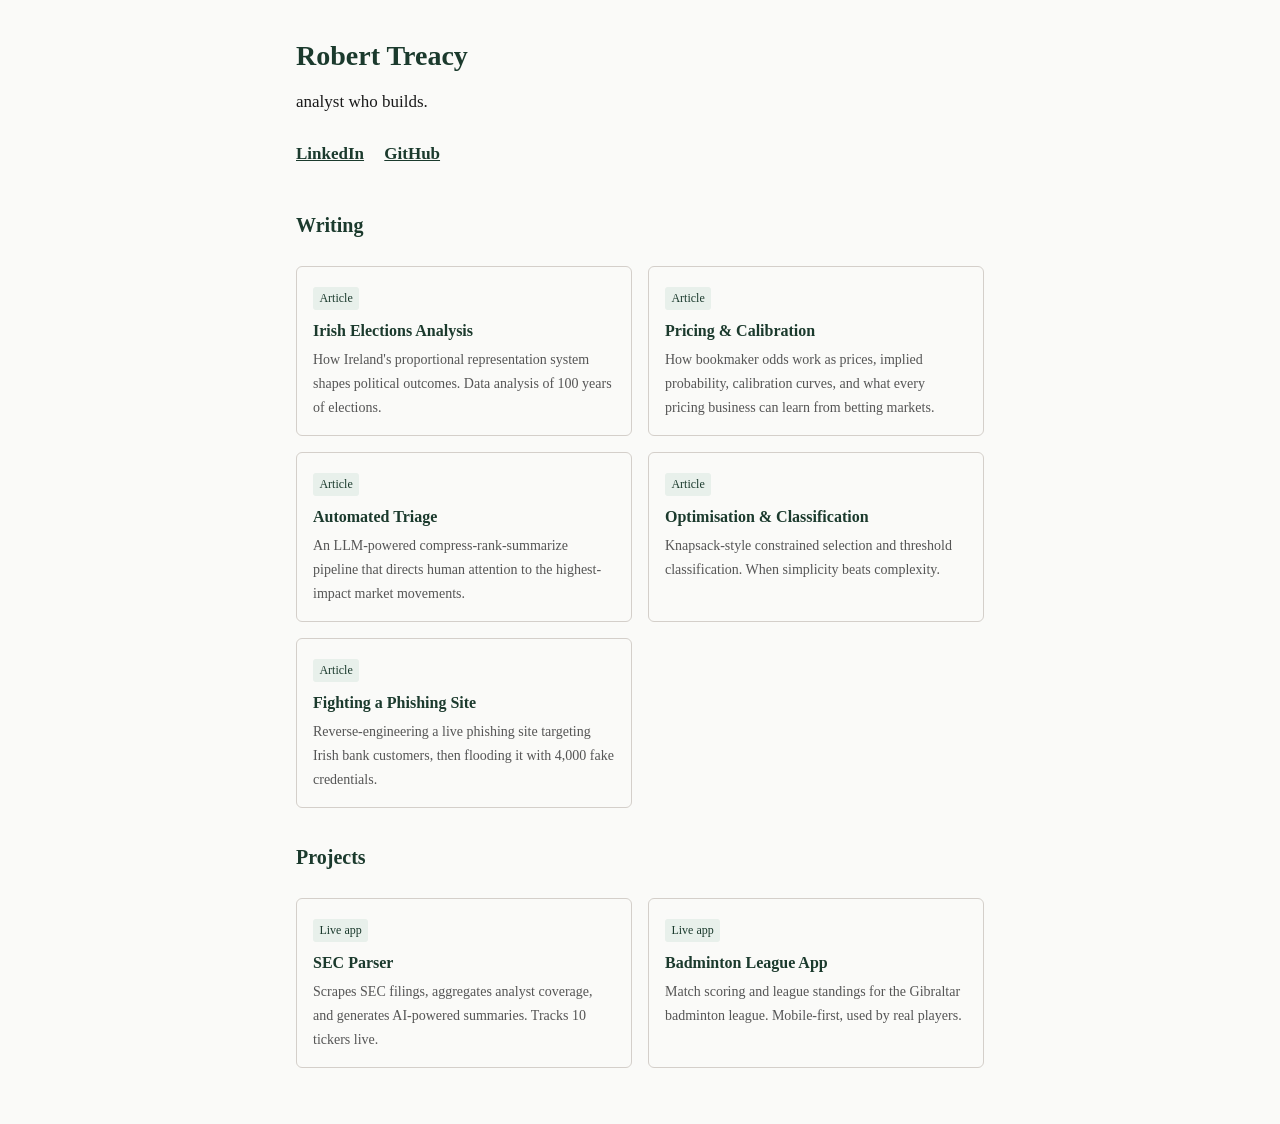
==== index.html @ 108de57b "feat(03-04): wire all gambling article cards on landing page Co-Authored-By: Claude Opus 4.6 (1M con" ====
<!DOCTYPE html>
<html lang="en">
<head>
  <meta charset="UTF-8">
  <meta name="viewport" content="width=device-width, initial-scale=1.0">
  <title>Robert Treacy</title>
  <link rel="stylesheet" href="style.css">
</head>
<body>
  <header>
    <h1>Robert Treacy</h1>
    <p>analyst who builds.</p>
    <div class="profile-links">
      <a href="https://www.linkedin.com/in/roberttreacyanalytics/" target="_blank" rel="noopener">LinkedIn</a>
      <a href="https://github.com/fingers53" target="_blank" rel="noopener">GitHub</a>
    </div>
  </header>

  <main>
    <h2>Writing</h2>
    <div class="cards">
      <a class="card" href="https://fingers53.github.io/irish-elections-analysis/" target="_blank" rel="noopener">
        <span class="tag">Article</span>
        <h3>Irish Elections Analysis</h3>
        <p>How Ireland's proportional representation system shapes political outcomes. Data analysis of 100 years of elections.</p>
      </a>

      <a class="card" href="gambling-pricing/">
        <span class="tag">Article</span>
        <h3>Pricing &amp; Calibration</h3>
        <p>How bookmaker odds work as prices, implied probability, calibration curves, and what every pricing business can learn from betting markets.</p>
      </a>

      <a class="card" href="gambling-triage/">
        <span class="tag">Article</span>
        <h3>Automated Triage</h3>
        <p>An LLM-powered compress-rank-summarize pipeline that directs human attention to the highest-impact market movements.</p>
      </a>

      <a class="card" href="gambling-optimisation/">
        <span class="tag">Article</span>
        <h3>Optimisation &amp; Classification</h3>
        <p>Knapsack-style constrained selection and threshold classification. When simplicity beats complexity.</p>
      </a>

      <a class="card" href="aib-scammer/">
        <span class="tag">Article</span>
        <h3>Fighting a Phishing Site</h3>
        <p>Reverse-engineering a live phishing site targeting Irish bank customers, then flooding it with 4,000 fake credentials.</p>
      </a>
    </div>

    <h2>Projects</h2>
    <div class="cards">
      <a class="card" href="http://77.42.91.97:5000/" target="_blank" rel="noopener">
        <span class="tag">Live app</span>
        <h3>SEC Parser</h3>
        <p>Scrapes SEC filings, aggregates analyst coverage, and generates AI-powered summaries. Tracks 10 tickers live.</p>
      </a>

      <a class="card" href="https://gibbadminton.duckdns.org" target="_blank" rel="noopener">
        <span class="tag">Live app</span>
        <h3>Badminton League App</h3>
        <p>Match scoring and league standings for the Gibraltar badminton league. Mobile-first, used by real players.</p>
      </a>
    </div>
  </main>
</body>
</html>
---- style.css ----
* { box-sizing: border-box; margin: 0; padding: 0; }

body {
  font-family: Georgia, 'Times New Roman', serif;
  font-size: 1.0625rem;
  font-weight: 400;
  line-height: 1.7;
  color: #1a1a1a;
  background: #fafaf8;
  max-width: 720px;
  margin: 0 auto;
  padding: 2rem 1rem;
}

h1 { font-size: 1.75rem; color: #1b3a2d; margin-bottom: 0.5rem; }
h2 { font-size: 1.25rem; color: #1b3a2d; margin: 2rem 0 0.75rem; }
h3 { font-size: 1rem; color: #1b3a2d; margin: 1.5rem 0 0.5rem; }

p { margin-bottom: 1rem; }

a { color: #1b3a2d; }
a:hover { text-decoration: underline; }

.cards {
  display: grid;
  grid-template-columns: 1fr 1fr;
  gap: 1rem;
  margin: 1.5rem 0;
}

.card {
  border: 1px solid #d4cfca;
  border-radius: 6px;
  padding: 1rem;
  text-decoration: none;
  color: inherit;
  display: block;
  min-height: 44px;
  transition: background 0.15s;
}

.card:hover { background: #f0ede9; }

.card h3 { margin: 0 0 0.25rem; }
.card p { margin: 0; font-size: 0.875rem; color: #555; }

.tag {
  display: inline-block;
  font-size: 0.75rem;
  background: #e8f0eb;
  color: #1b3a2d;
  border-radius: 3px;
  padding: 0.1rem 0.4rem;
  margin-bottom: 0.4rem;
}

img {
  max-width: 100%;
  border: 1px solid #ccc;
  border-radius: 4px;
  margin: 1rem 0;
}

.profile-links { margin: 1rem 0 2rem; }
.profile-links a {
  display: inline-block;
  margin-right: 1rem;
  color: #1b3a2d;
  font-weight: bold;
  min-height: 44px;
  line-height: 44px;
}

.back-link { margin-bottom: 1.5rem; display: block; }

@media (max-width: 600px) {
  body { padding: 1rem; }
  .cards { grid-template-columns: 1fr; }
  .card { min-height: 56px; }
}
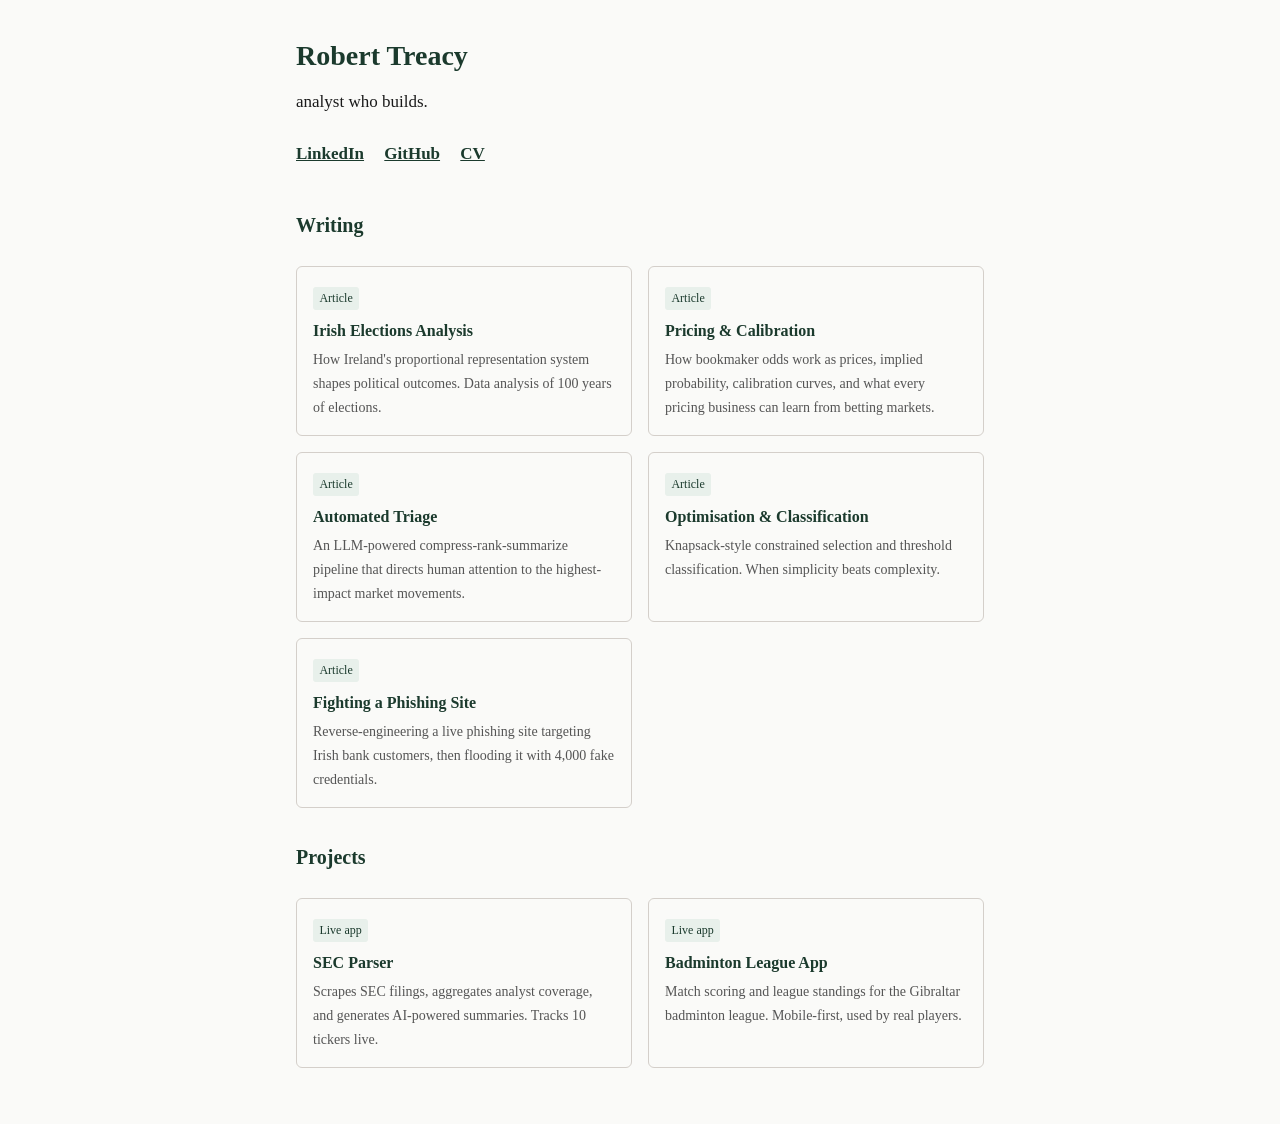
==== commit bb0a39a0: "feat: add CV download, update username to btre53 Co-Authored-By: Claude Opus 4.6 (1M context) <norep" ====
--- a/index.html
+++ b/index.html
@@ -12,14 +12,15 @@
     <p>analyst who builds.</p>
     <div class="profile-links">
       <a href="https://www.linkedin.com/in/roberttreacyanalytics/" target="_blank" rel="noopener">LinkedIn</a>
-      <a href="https://github.com/fingers53" target="_blank" rel="noopener">GitHub</a>
+      <a href="https://github.com/btre53" target="_blank" rel="noopener">GitHub</a>
+      <a href="Robert_Treacy_CV.docx">CV</a>
     </div>
   </header>
 
   <main>
     <h2>Writing</h2>
     <div class="cards">
-      <a class="card" href="https://fingers53.github.io/irish-elections-analysis/" target="_blank" rel="noopener">
+      <a class="card" href="https://btre53.github.io/irish-elections-analysis/" target="_blank" rel="noopener">
         <span class="tag">Article</span>
         <h3>Irish Elections Analysis</h3>
         <p>How Ireland's proportional representation system shapes political outcomes. Data analysis of 100 years of elections.</p>
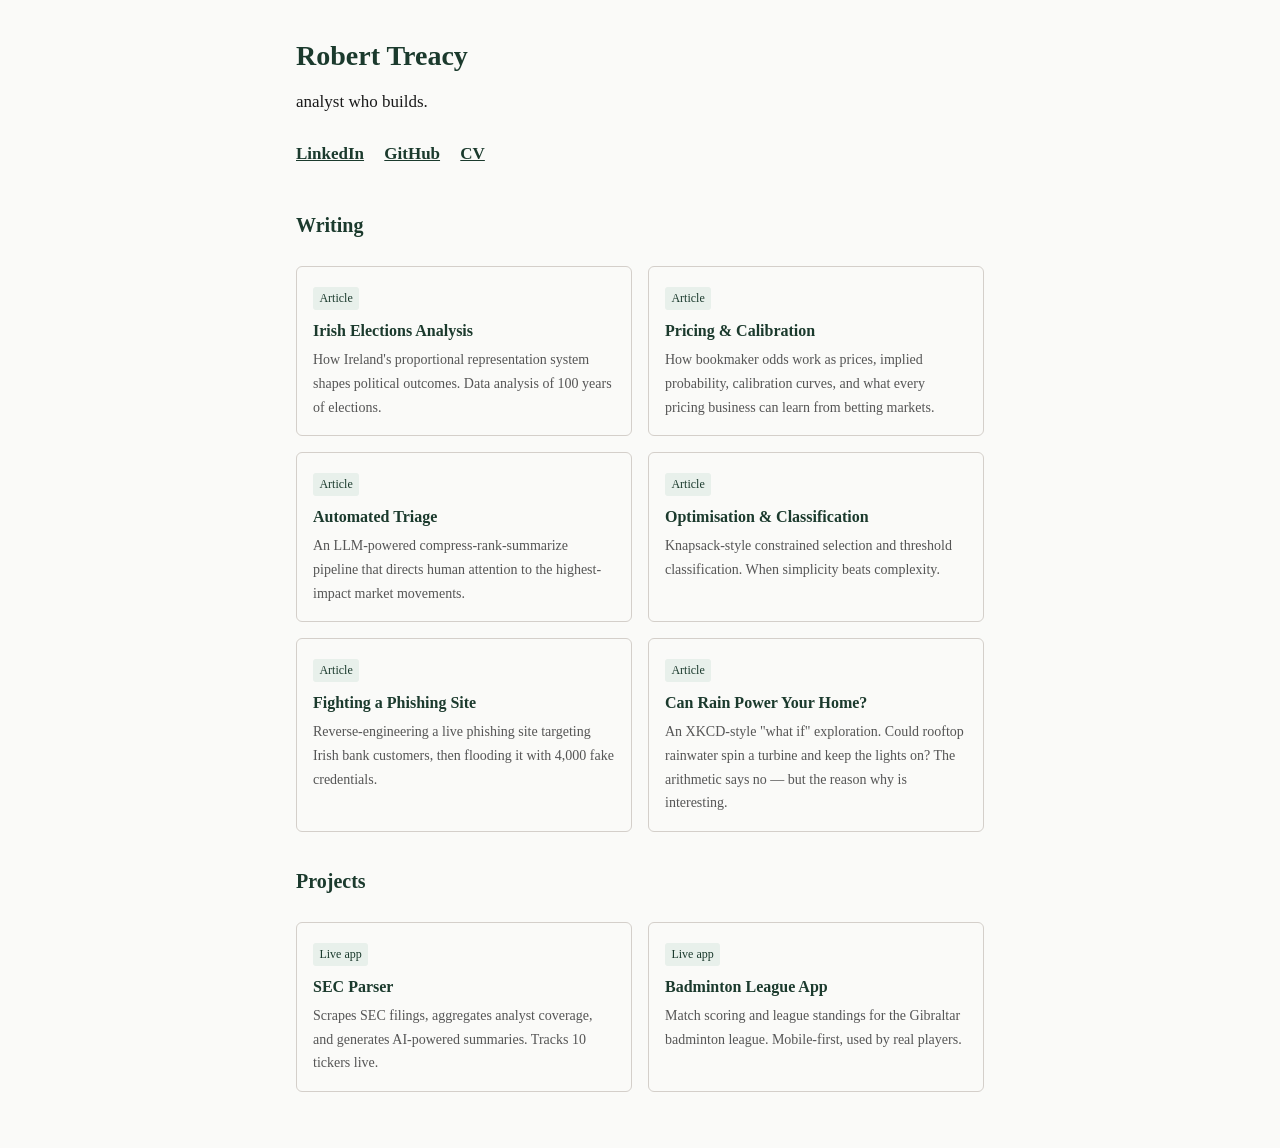
==== commit 4f8aa5f3: "feat: add rainwater power XKCD-style article with 4 charts Co-Authored-By: Claude Opus 4.6 (1M conte" ====
--- a/index.html
+++ b/index.html
@@ -13,7 +13,7 @@
     <div class="profile-links">
       <a href="https://www.linkedin.com/in/roberttreacyanalytics/" target="_blank" rel="noopener">LinkedIn</a>
       <a href="https://github.com/btre53" target="_blank" rel="noopener">GitHub</a>
-      <a href="Robert_Treacy_CV.docx">CV</a>
+      <a href="Robert_Treacy_CV.pdf">CV</a>
     </div>
   </header>
 
@@ -49,6 +49,12 @@
         <h3>Fighting a Phishing Site</h3>
         <p>Reverse-engineering a live phishing site targeting Irish bank customers, then flooding it with 4,000 fake credentials.</p>
       </a>
+
+      <a class="card" href="rainwater-power/">
+        <span class="tag">Article</span>
+        <h3>Can Rain Power Your Home?</h3>
+        <p>An XKCD-style "what if" exploration. Could rooftop rainwater spin a turbine and keep the lights on? The arithmetic says no — but the reason why is interesting.</p>
+      </a>
     </div>
 
     <h2>Projects</h2>
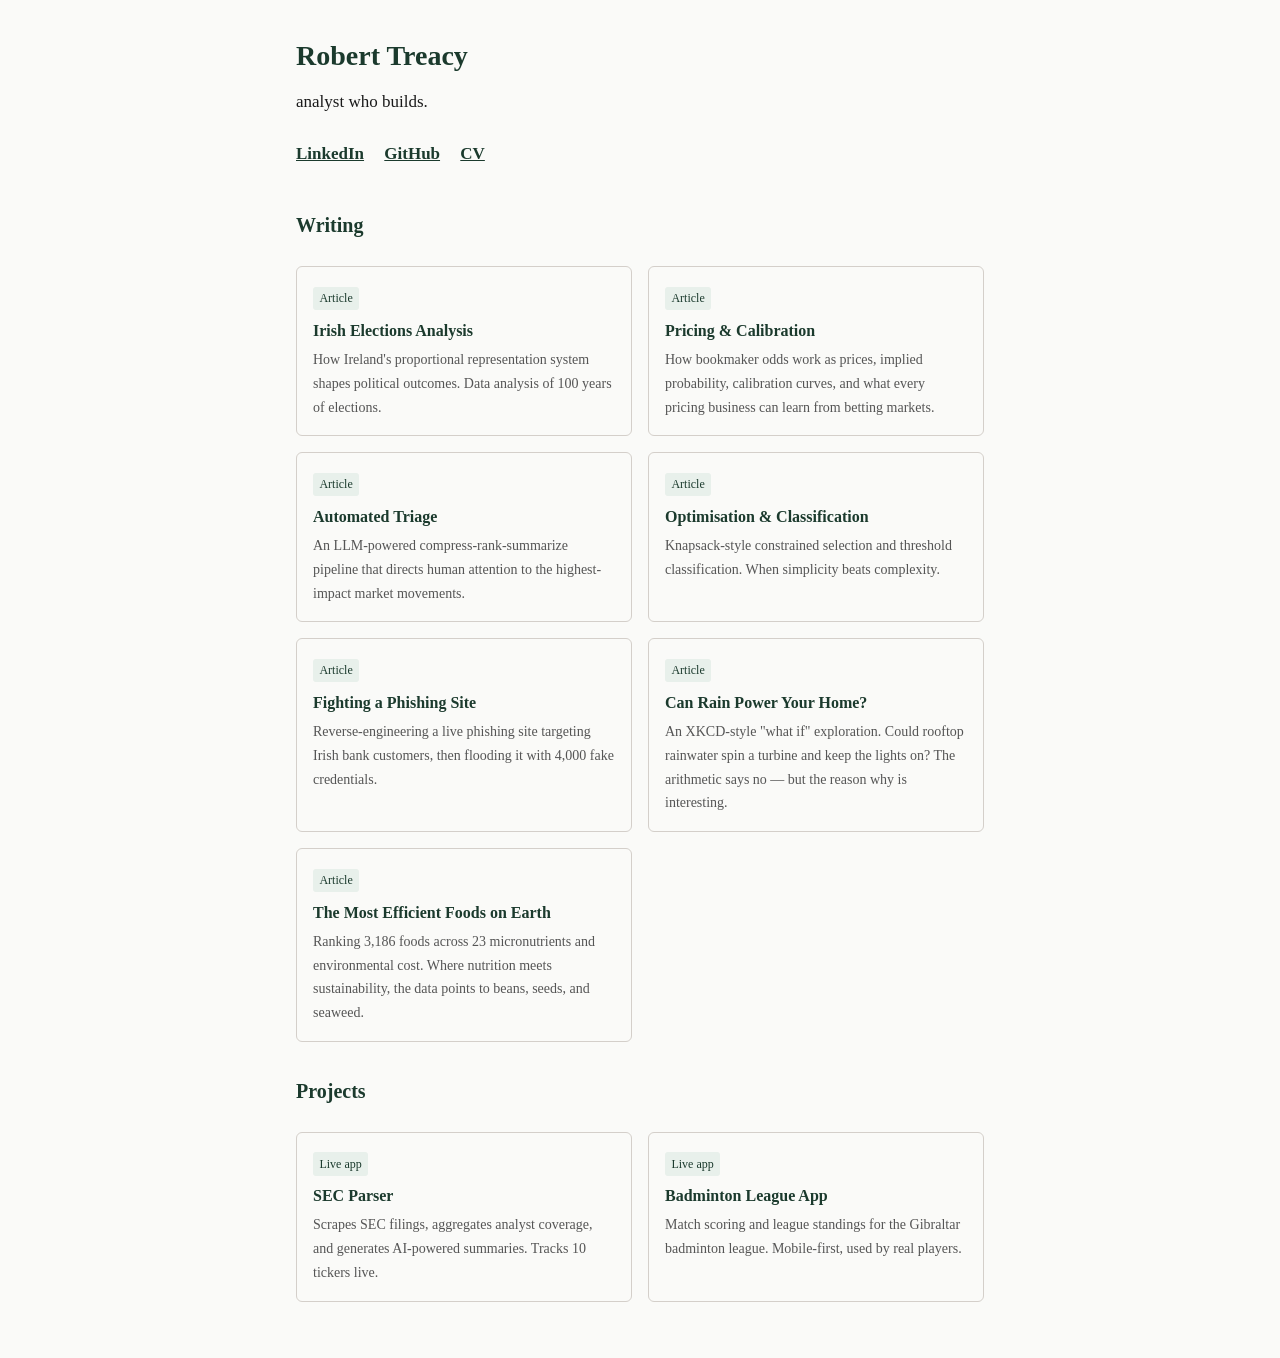
==== commit 0b098249: "feat: add efficient food article with 6 charts Co-Authored-By: Claude Opus 4.6 (1M context) <noreply" ====
--- a/index.html
+++ b/index.html
@@ -55,6 +55,12 @@
         <h3>Can Rain Power Your Home?</h3>
         <p>An XKCD-style "what if" exploration. Could rooftop rainwater spin a turbine and keep the lights on? The arithmetic says no — but the reason why is interesting.</p>
       </a>
+
+      <a class="card" href="efficient-food/">
+        <span class="tag">Article</span>
+        <h3>The Most Efficient Foods on Earth</h3>
+        <p>Ranking 3,186 foods across 23 micronutrients and environmental cost. Where nutrition meets sustainability, the data points to beans, seeds, and seaweed.</p>
+      </a>
     </div>
 
     <h2>Projects</h2>
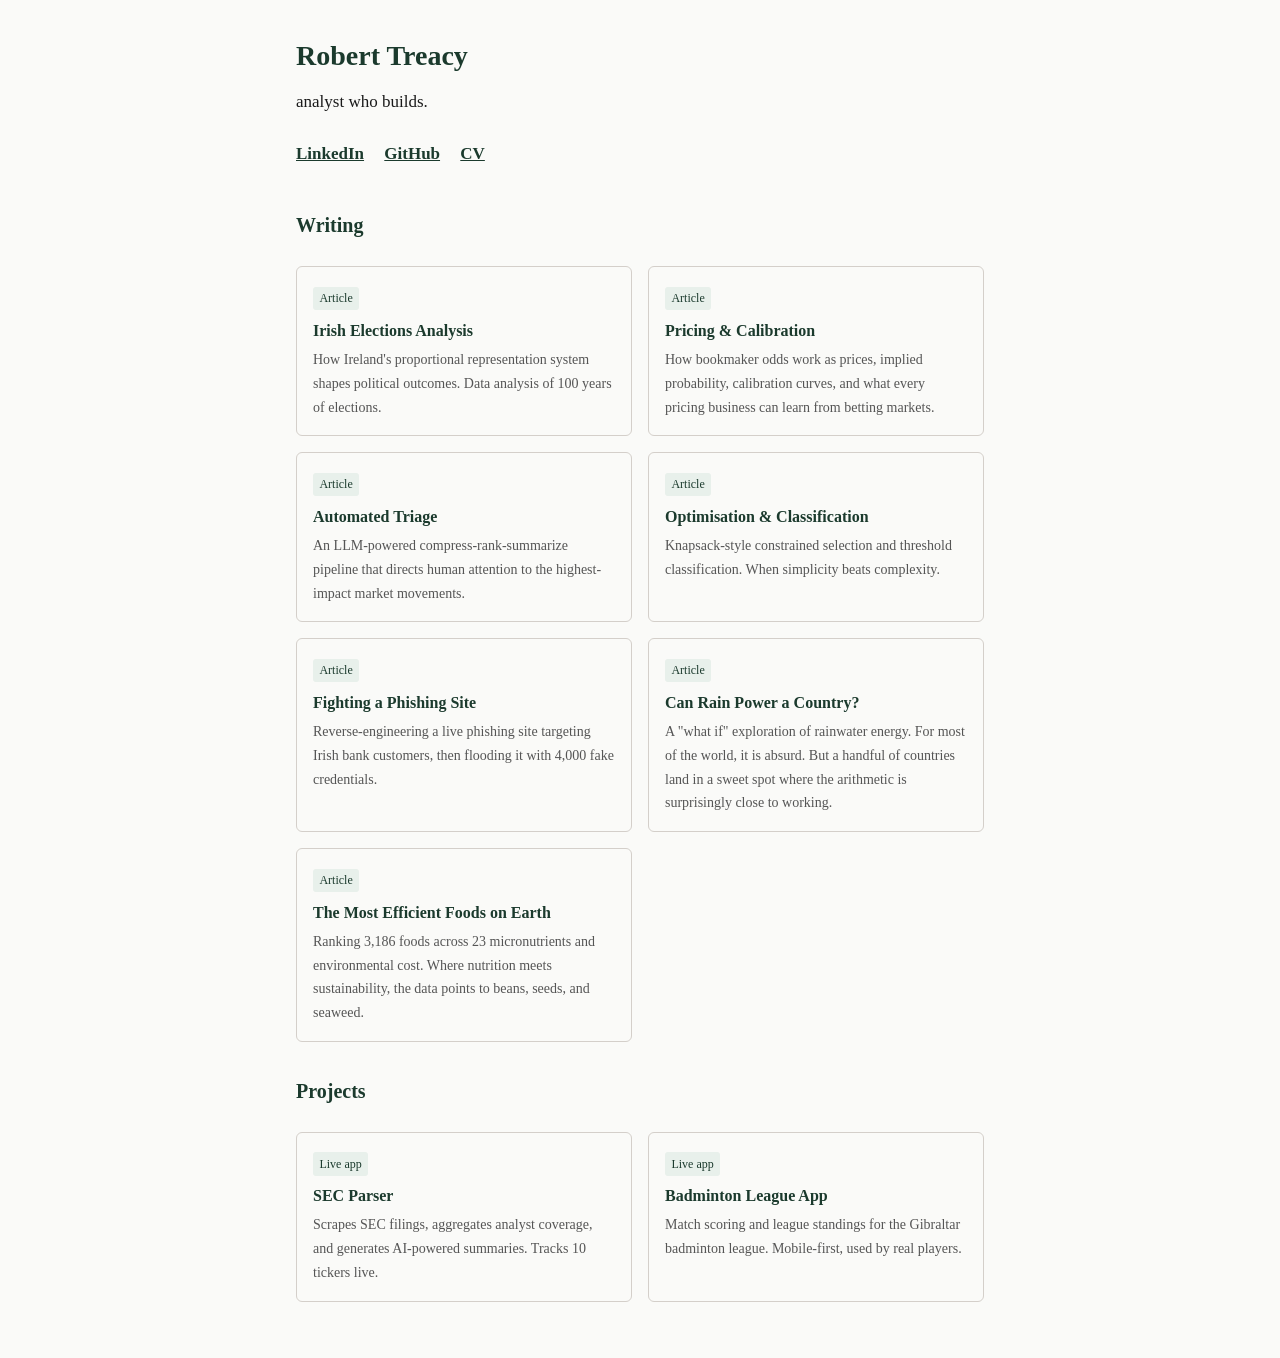
==== commit 13421944: "feat: rewrite rainwater article with country-level analysis and 5 new charts Co-Authored-By: Claude " ====
--- a/index.html
+++ b/index.html
@@ -52,8 +52,8 @@
 
       <a class="card" href="rainwater-power/">
         <span class="tag">Article</span>
-        <h3>Can Rain Power Your Home?</h3>
-        <p>An XKCD-style "what if" exploration. Could rooftop rainwater spin a turbine and keep the lights on? The arithmetic says no — but the reason why is interesting.</p>
+        <h3>Can Rain Power a Country?</h3>
+        <p>A "what if" exploration of rainwater energy. For most of the world, it is absurd. But a handful of countries land in a sweet spot where the arithmetic is surprisingly close to working.</p>
       </a>
 
       <a class="card" href="efficient-food/">
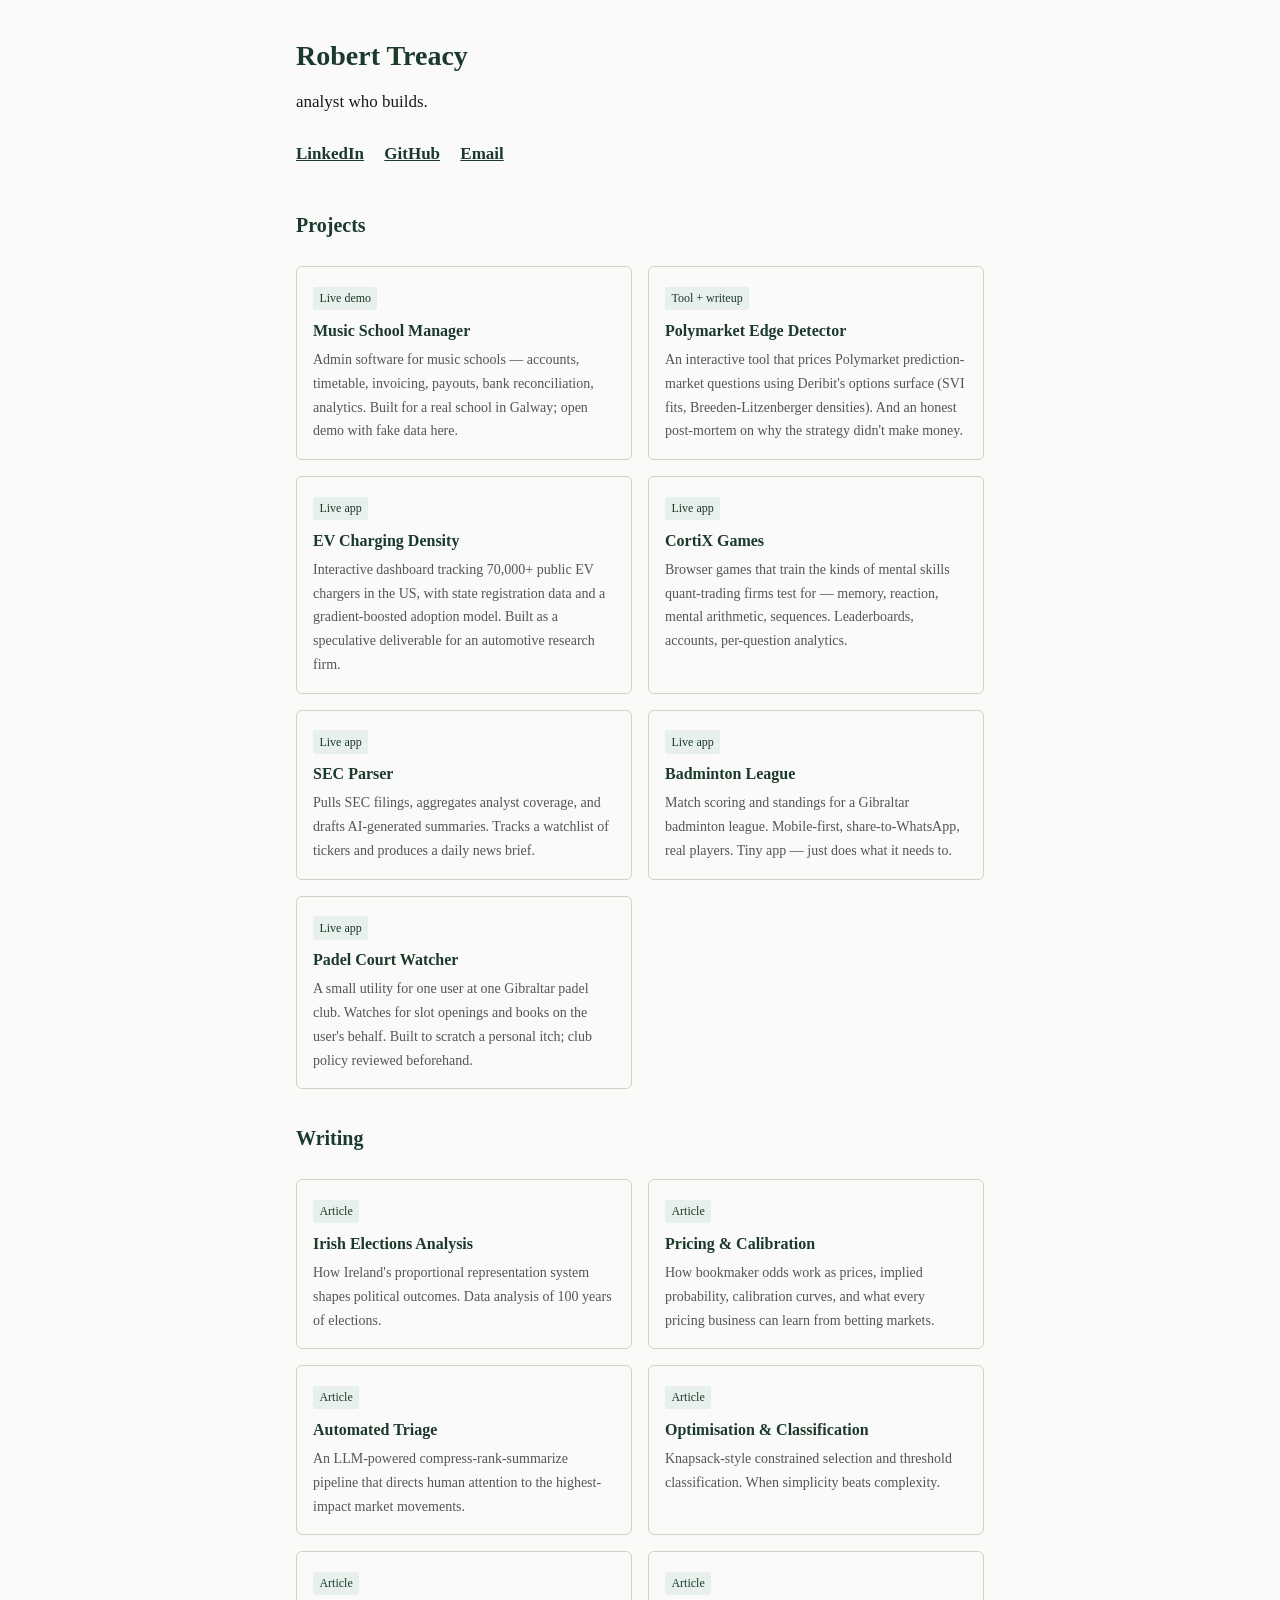
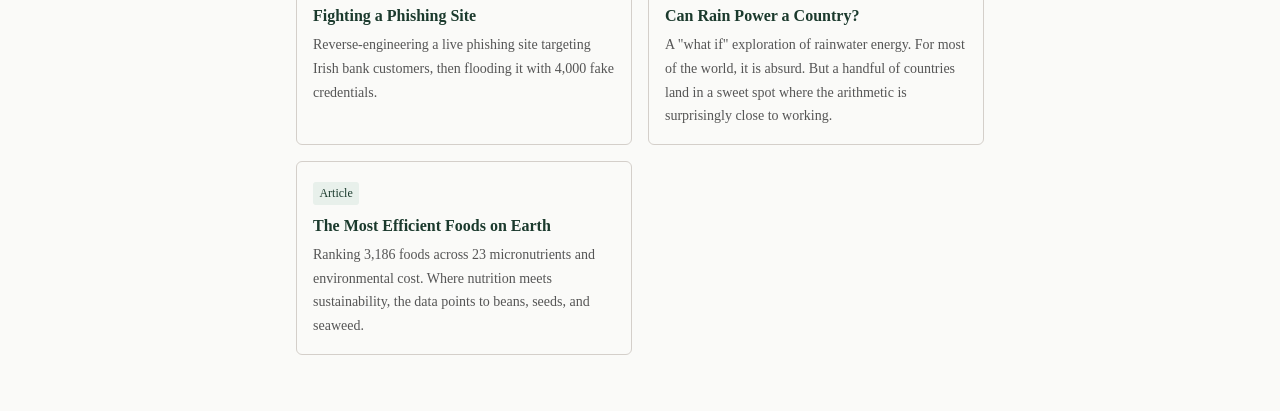
==== commit 9fae746a: "Remove CV (pdf/docx/odt) + its link from the site Personal data shouldn't be publicly downloadable. " ====
--- a/index.html
+++ b/index.html
@@ -13,11 +13,56 @@
     <div class="profile-links">
       <a href="https://www.linkedin.com/in/roberttreacyanalytics/" target="_blank" rel="noopener">LinkedIn</a>
       <a href="https://github.com/btre53" target="_blank" rel="noopener">GitHub</a>
-      <a href="Robert_Treacy_CV.pdf">CV</a>
+      <a href="mailto:bobby@built-by-bobby.com">Email</a>
     </div>
   </header>
 
   <main>
+    <h2>Projects</h2>
+    <div class="cards">
+      <a class="card" href="https://school-manager.built-by-bobby.com/demo/" target="_blank" rel="noopener">
+        <span class="tag">Live demo</span>
+        <h3>Music School Manager</h3>
+        <p>Admin software for music schools — accounts, timetable, invoicing, payouts, bank reconciliation, analytics. Built for a real school in Galway; open demo with fake data here.</p>
+      </a>
+
+      <a class="card" href="polymarket/">
+        <span class="tag">Tool + writeup</span>
+        <h3>Polymarket Edge Detector</h3>
+        <p>An interactive tool that prices Polymarket prediction-market questions using Deribit's options surface (SVI fits, Breeden-Litzenberger densities). And an honest post-mortem on why the strategy didn't make money.</p>
+      </a>
+
+      <a class="card" href="https://ev.built-by-bobby.com" target="_blank" rel="noopener">
+        <span class="tag">Live app</span>
+        <h3>EV Charging Density</h3>
+        <p>Interactive dashboard tracking 70,000+ public EV chargers in the US, with state registration data and a gradient-boosted adoption model. Built as a speculative deliverable for an automotive research firm.</p>
+      </a>
+
+      <a class="card" href="https://cortix-games.built-by-bobby.com" target="_blank" rel="noopener">
+        <span class="tag">Live app</span>
+        <h3>CortiX Games</h3>
+        <p>Browser games that train the kinds of mental skills quant-trading firms test for — memory, reaction, mental arithmetic, sequences. Leaderboards, accounts, per-question analytics.</p>
+      </a>
+
+      <a class="card" href="https://sec.built-by-bobby.com" target="_blank" rel="noopener">
+        <span class="tag">Live app</span>
+        <h3>SEC Parser</h3>
+        <p>Pulls SEC filings, aggregates analyst coverage, and drafts AI-generated summaries. Tracks a watchlist of tickers and produces a daily news brief.</p>
+      </a>
+
+      <a class="card" href="https://gibbadminton.duckdns.org" target="_blank" rel="noopener">
+        <span class="tag">Live app</span>
+        <h3>Badminton League</h3>
+        <p>Match scoring and standings for a Gibraltar badminton league. Mobile-first, share-to-WhatsApp, real players. Tiny app — just does what it needs to.</p>
+      </a>
+
+      <a class="card" href="https://padel.built-by-bobby.com" target="_blank" rel="noopener">
+        <span class="tag">Live app</span>
+        <h3>Padel Court Watcher</h3>
+        <p>A small utility for one user at one Gibraltar padel club. Watches for slot openings and books on the user's behalf. Built to scratch a personal itch; club policy reviewed beforehand.</p>
+      </a>
+    </div>
+
     <h2>Writing</h2>
     <div class="cards">
       <a class="card" href="https://btre53.github.io/irish-elections-analysis/" target="_blank" rel="noopener">
@@ -62,21 +107,6 @@
         <p>Ranking 3,186 foods across 23 micronutrients and environmental cost. Where nutrition meets sustainability, the data points to beans, seeds, and seaweed.</p>
       </a>
     </div>
-
-    <h2>Projects</h2>
-    <div class="cards">
-      <a class="card" href="http://77.42.91.97:5000/" target="_blank" rel="noopener">
-        <span class="tag">Live app</span>
-        <h3>SEC Parser</h3>
-        <p>Scrapes SEC filings, aggregates analyst coverage, and generates AI-powered summaries. Tracks 10 tickers live.</p>
-      </a>
-
-      <a class="card" href="https://gibbadminton.duckdns.org" target="_blank" rel="noopener">
-        <span class="tag">Live app</span>
-        <h3>Badminton League App</h3>
-        <p>Match scoring and league standings for the Gibraltar badminton league. Mobile-first, used by real players.</p>
-      </a>
-    </div>
   </main>
 </body>
 </html>
